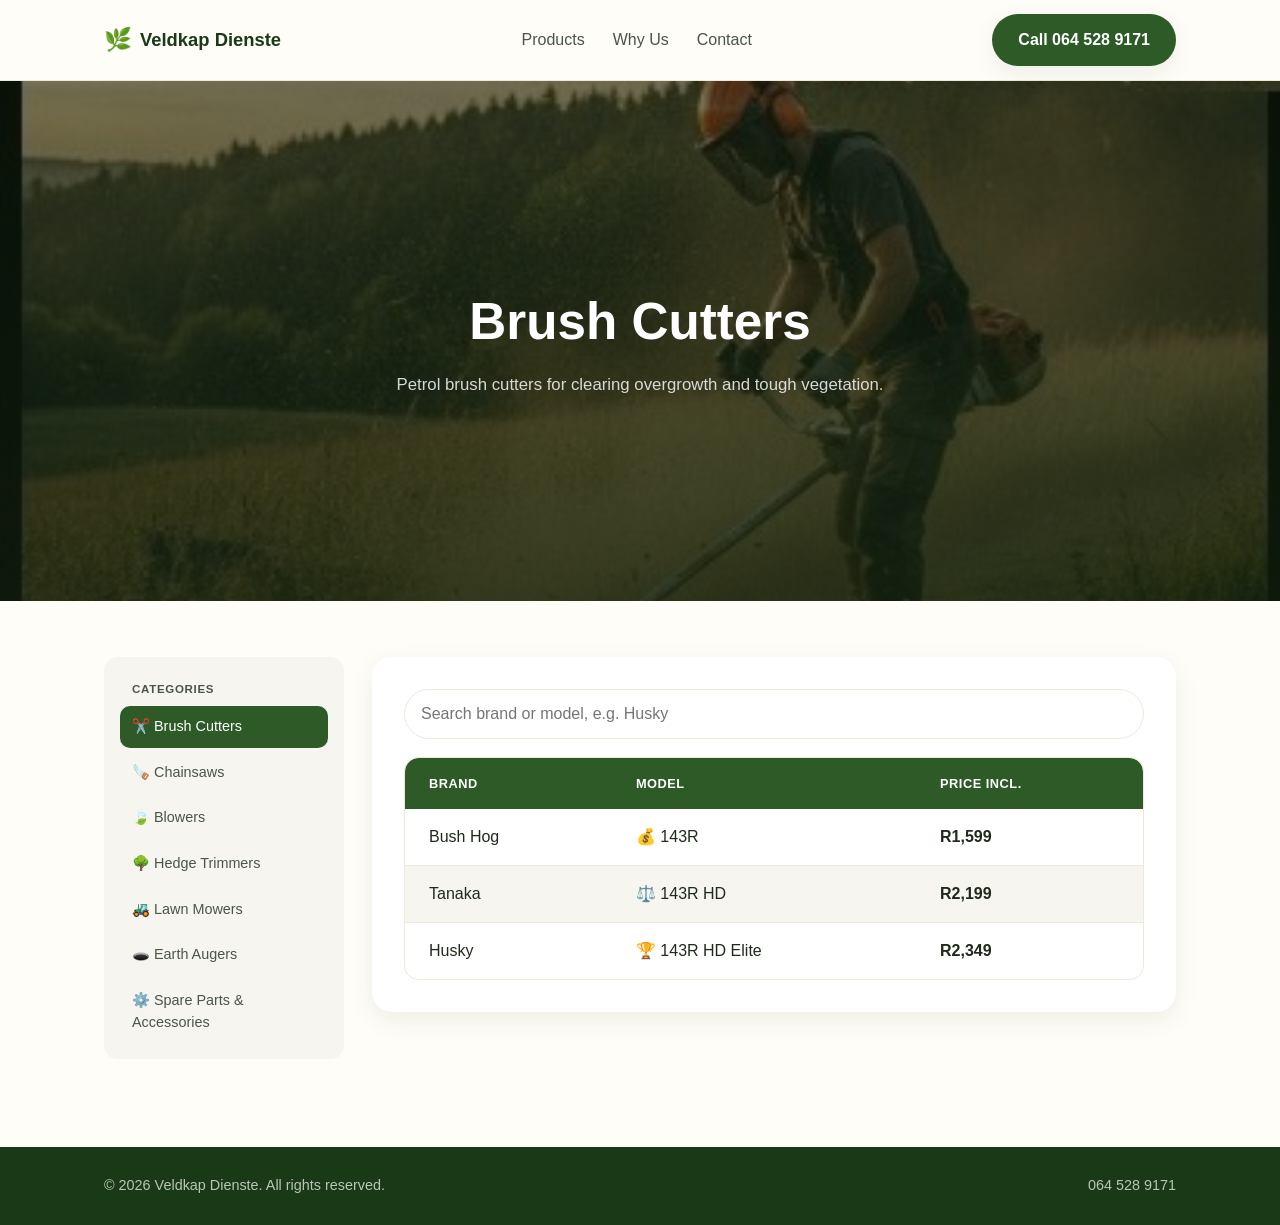
==== category.html @ d72885a6 "Remove the Trimmers category entirely Dropped it from the catalog data, sidebar navigation, and home" ====
<!DOCTYPE html>
<html lang="en">
<head>
<meta charset="UTF-8">
<meta name="viewport" content="width=device-width, initial-scale=1.0">
<title id="page-title">Category | Veldkap Dienste</title>
<meta name="description" content="Browse Veldkap Dienste's lawn equipment categories, current stock and pricing.">
<meta property="og:type" content="website">
<meta property="og:title" content="Veldkap Dienste | Quality Lawn Equipment">
<meta property="og:description" content="Brush cutters, trimmers, chainsaws, blowers and mowers — honest advice and fair prices. Call or WhatsApp 064 528 9171.">
<meta property="og:image" content="https://veld-kap-dienste.vercel.app/images/hero-mower.jpg">
<link rel="icon" href="data:image/svg+xml,<svg xmlns=%22http://www.w3.org/2000/svg%22 viewBox=%220 0 100 100%22><text y=%22.9em%22 font-size=%2290%22>🌿</text></svg>">
<link rel="stylesheet" href="styles.css">
</head>
<body>

<header class="site-header">
  <div class="container header-inner">
    <a href="index.html" class="logo">
      <span class="logo-mark">🌿</span>
      <span class="logo-text">Veldkap <strong>Dienste</strong></span>
    </a>
    <nav class="nav">
      <a href="index.html#products">Products</a>
      <a href="index.html#why-us">Why Us</a>
      <a href="index.html#contact">Contact</a>
    </nav>
    <a href="tel:+27645289171" class="btn btn-primary header-call">Call 064 528 9171</a>
  </div>
</header>

<main>
  <section class="category-hero" id="category-hero">
    <div class="container category-hero-inner" id="category-hero-inner">
      <div class="category-hero-text">
        <span class="category-hero-icon" id="category-hero-icon">✂️</span>
        <h1 id="catalog-title">Category</h1>
        <p id="catalog-tagline">Petrol brush cutters for clearing overgrowth and tough vegetation.</p>
      </div>
      <div class="category-hero-media">
        <img id="category-hero-photo" class="category-hero-photo" src="" alt="" hidden>
      </div>
    </div>
  </section>

  <section class="section catalog-page">
    <div class="container">
      <div class="catalog-layout">

        <nav class="catalog-sidebar" aria-label="Product categories">
          <span class="catalog-sidebar-label">Categories</span>
          <a class="sidebar-link" data-cat="brushcutters" href="category.html?cat=brushcutters">✂️ Brush Cutters</a>
          <a class="sidebar-link" data-cat="chainsaws" href="category.html?cat=chainsaws">🪚 Chainsaws</a>
          <a class="sidebar-link" data-cat="blowers" href="category.html?cat=blowers">🍃 Blowers</a>
          <a class="sidebar-link" data-cat="hedgetrimmers" href="category.html?cat=hedgetrimmers">🌳 Hedge Trimmers</a>
          <a class="sidebar-link" data-cat="mowers" href="category.html?cat=mowers">🚜 Lawn Mowers</a>
          <a class="sidebar-link" data-cat="earthaugers" href="category.html?cat=earthaugers">🕳️ Earth Augers</a>
          <a class="sidebar-link" data-cat="spareparts" href="category.html?cat=spareparts">⚙️ Spare Parts &amp; Accessories</a>
        </nav>

        <div class="catalog-panel">
          <input type="text" id="catalog-search" class="catalog-search" placeholder="Search brand or model, e.g. Husky">
          <div class="price-table-wrap">
            <table class="price-table">
              <thead>
                <tr>
                  <th>Brand</th>
                  <th>Model</th>
                  <th class="price-col">Price incl.</th>
                </tr>
              </thead>
              <tbody id="catalog-rows"></tbody>
            </table>
          </div>
          <p id="catalog-empty" class="catalog-empty" hidden>No matching items. <a href="tel:+27645289171">Call 064 528 9171</a> — we may still have it in stock.</p>
        </div>

      </div>
    </div>
  </section>
</main>

<footer class="site-footer">
  <div class="container footer-inner">
    <p>&copy; <span id="year"></span> Veldkap Dienste. All rights reserved.</p>
    <p><a href="tel:+27645289171">064 528 9171</a></p>
  </div>
</footer>

<script src="script.js"></script>
</body>
</html>
---- styles.css ----
:root {
  --green-900: #1a3a17;
  --green-700: #2d5a27;
  --green-600: #3a7a32;
  --green-500: #4b9640;
  --accent-hero: #8bd17c;
  --earth-100: #f7f5ef;
  --earth-200: #efe9db;
  --cream: #fffdf8;
  --ink: #1f2a1d;
  --ink-soft: #4a5548;
  --radius-sm: 10px;
  --radius: 14px;
  --radius-lg: 20px;
  --shadow: 0 8px 24px rgba(26, 58, 23, 0.08);
  font-size: 16px;
}

* { box-sizing: border-box; }

html { scroll-behavior: smooth; }

body {
  margin: 0;
  font-family: -apple-system, BlinkMacSystemFont, "Segoe UI", Roboto, Helvetica, Arial, sans-serif;
  color: var(--ink);
  background: var(--cream);
  line-height: 1.5;
}

.container {
  max-width: 1120px;
  margin: 0 auto;
  padding: 0 24px;
}

h1, h2, h3 { line-height: 1.15; margin: 0 0 0.5em; color: var(--green-900); }
h1 { font-size: clamp(2rem, 5vw, 3.2rem); }
h1.is-long { font-size: clamp(1.5rem, 3.2vw, 2.1rem); }
h2 { font-size: clamp(1.6rem, 3.5vw, 2.2rem); text-align: center; }
h3 { font-size: 1.15rem; }
p { margin: 0 0 1em; color: var(--ink-soft); }

a { color: inherit; text-decoration: none; }

.text-accent { color: var(--accent-hero); }

.section-sub {
  text-align: center;
  max-width: 560px;
  margin: -0.5em auto 2.5em;
  font-size: 1.05rem;
}

/* Header */
.site-header {
  position: sticky;
  top: 0;
  z-index: 50;
  background: rgba(255, 253, 248, 0.92);
  backdrop-filter: blur(8px);
  border-bottom: 1px solid var(--earth-200);
}

.header-inner {
  display: flex;
  align-items: center;
  justify-content: space-between;
  gap: 16px;
  padding-top: 14px;
  padding-bottom: 14px;
}

.logo {
  display: flex;
  align-items: center;
  gap: 8px;
  font-size: 1.15rem;
  font-weight: 600;
  color: var(--green-900);
  white-space: nowrap;
}

.logo-mark { font-size: 1.4rem; }

.nav {
  display: flex;
  gap: 28px;
  flex: 1;
  justify-content: center;
}

.nav a {
  font-weight: 500;
  color: var(--ink-soft);
  transition: color 0.15s ease;
}

.nav a:hover { color: var(--green-700); }

.header-call {
  white-space: nowrap;
  padding: 10px 18px;
  font-size: 0.95rem;
}

/* Buttons */
.btn {
  display: inline-flex;
  align-items: center;
  gap: 8px;
  padding: 14px 26px;
  border-radius: 999px;
  font-weight: 600;
  font-size: 1rem;
  transition: transform 0.15s ease, box-shadow 0.15s ease, background 0.15s ease;
  border: none;
  cursor: pointer;
}

.btn-primary {
  background: var(--green-700);
  color: #fff;
  box-shadow: var(--shadow);
}

.btn-primary:hover {
  background: var(--green-600);
  transform: translateY(-1px);
}

.btn-outline {
  background: #fff;
  color: var(--green-700);
  border: 1.5px solid var(--green-700);
}

.btn-outline:hover {
  background: var(--green-700);
  color: #fff;
}

/* Hero */
.hero {
  position: relative;
  background:
    linear-gradient(180deg, rgba(15, 30, 13, 0.55), rgba(15, 30, 13, 0.75)),
    url("images/hero-mower.jpg") center 65% / cover no-repeat;
  padding: 120px 0 100px;
  text-align: center;
}

.hero-glow { display: none; }

.badge {
  display: inline-block;
  padding: 6px 16px;
  border-radius: 999px;
  background: rgba(255, 255, 255, 0.12);
  border: 1px solid rgba(255, 255, 255, 0.25);
  color: #fff;
  font-size: 0.85rem;
  font-weight: 500;
  margin-bottom: 22px;
}

.hero-inner { position: relative; max-width: 720px; margin: 0 auto; }

.hero h1 { color: #fff; }

.hero-sub {
  font-size: 1.15rem;
  margin: 18px auto 2em;
  color: rgba(255, 255, 255, 0.88);
  max-width: 560px;
}

.hero-actions {
  display: flex;
  gap: 16px;
  justify-content: center;
  flex-wrap: wrap;
}

/* Sections */
.section { padding: 88px 0; }

/* Products */
.product-grid {
  display: grid;
  grid-template-columns: repeat(auto-fit, minmax(260px, 1fr));
  gap: 24px;
}

.product-card {
  display: block;
  background: var(--earth-100);
  border-radius: var(--radius);
  padding: 32px 28px;
  transition: transform 0.15s ease, box-shadow 0.15s ease;
  border: none;
  font: inherit;
  text-align: left;
  cursor: pointer;
  width: 100%;
  color: inherit;
  overflow: hidden;
}

.product-card:hover, .product-card:focus-visible {
  transform: translateY(-4px);
  box-shadow: var(--shadow);
}

.product-icon {
  font-size: 2.2rem;
  display: inline-block;
  margin-bottom: 12px;
}

.product-card p { margin-bottom: 12px; }

.product-card-cta {
  display: inline-block;
  font-size: 0.85rem;
  font-weight: 700;
  color: var(--green-700);
}

.product-card.has-photo { padding: 0; }

.product-card-photo {
  display: block;
  width: 100%;
  height: 160px;
  object-fit: cover;
}

.product-card-body { padding: 24px 28px 28px; }

/* Service note */
.service-note {
  display: flex;
  align-items: center;
  gap: 16px;
  margin-top: 32px;
  padding: 24px 28px;
  background: var(--green-900);
  border-radius: var(--radius);
  color: #fff;
}

.service-note-icon { font-size: 1.8rem; flex-shrink: 0; }
.service-note p { margin: 0; color: rgba(255, 255, 255, 0.9); }
.service-note strong { color: #fff; }

@media (max-width: 500px) {
  .service-note { flex-direction: column; text-align: center; }
}

/* Category hero banner */
.category-hero {
  background: linear-gradient(135deg, var(--green-900), var(--green-700));
  padding: 64px 0 56px;
  text-align: center;
  background-size: cover;
  background-position: center 60%;
}

.category-hero.has-photo {
  background-image:
    linear-gradient(180deg, rgba(15, 30, 13, 0.55), rgba(15, 30, 13, 0.8)),
    var(--category-photo);
  background-position: 65% 22%;
  min-height: 520px;
  display: flex;
  align-items: center;
}

.category-hero-inner { max-width: 560px; margin: 0 auto; }

.category-hero.has-product .category-hero-inner {
  max-width: 900px;
  display: flex;
  align-items: center;
  justify-content: space-between;
  gap: 40px;
  text-align: left;
}

.category-hero.has-product .category-hero-text { flex: 1; }
.category-hero.has-product p { margin: 0; }

.category-hero-media { flex-shrink: 0; }

.category-hero-photo[hidden] { display: none; }

.category-hero-photo {
  display: block;
  width: 220px;
  height: 220px;
  object-fit: contain;
  background: #fff;
  border-radius: var(--radius-lg);
  padding: 16px;
  box-shadow: 0 12px 32px rgba(0, 0, 0, 0.25);
}

.category-hero-icon[hidden] { display: none; }

.category-hero-icon {
  display: inline-flex;
  align-items: center;
  justify-content: center;
  width: 72px;
  height: 72px;
  border-radius: 50%;
  background: rgba(255, 255, 255, 0.12);
  font-size: 2rem;
  margin-bottom: 20px;
}

.category-hero h1 { color: #fff; margin-bottom: 0.4em; }
.category-hero p { color: rgba(255, 255, 255, 0.82); margin: 0; font-size: 1.05rem; }

/* Category page layout */
.catalog-page { padding-top: 56px; }

.catalog-layout {
  display: grid;
  grid-template-columns: 240px 1fr;
  gap: 28px;
  align-items: start;
}

/* Grid items default to min-width:auto and refuse to shrink below their
   content, which pushed the page wider than small screens. Allow them to
   shrink so the sidebar and price table scroll internally instead. */
.catalog-layout > * { min-width: 0; }

.catalog-sidebar {
  display: flex;
  flex-direction: column;
  gap: 4px;
  background: var(--earth-100);
  border-radius: var(--radius);
  padding: 16px;
  position: sticky;
  top: 88px;
}

.catalog-sidebar-label {
  font-size: 0.72rem;
  font-weight: 600;
  text-transform: uppercase;
  letter-spacing: 0.06em;
  color: var(--ink-soft);
  padding: 8px 12px 4px;
}

.sidebar-link {
  display: block;
  padding: 10px 12px;
  border-radius: var(--radius-sm);
  font-size: 0.9rem;
  font-weight: 500;
  color: var(--ink-soft);
  transition: background 0.15s ease, color 0.15s ease;
}

.sidebar-link:hover { background: var(--earth-200); color: var(--green-900); }

.sidebar-link.is-active {
  background: var(--green-700);
  color: #fff;
}

/* Category catalog panel */
.catalog-panel {
  background: #fff;
  border-radius: var(--radius-lg);
  padding: 32px;
  box-shadow: var(--shadow);
}

.catalog-search {
  width: 100%;
  padding: 12px 16px;
  border: 1.5px solid var(--earth-200);
  border-radius: 999px;
  font: inherit;
  font-size: 16px;
  margin-bottom: 18px;
}

.catalog-search:focus {
  outline: none;
  border-color: var(--green-600);
}

.catalog-empty {
  text-align: center;
  color: var(--ink-soft);
  padding: 24px 0 4px;
  margin: 0;
}

.catalog-empty a { color: var(--green-700); font-weight: 600; }

/* Price table */
.price-table-wrap {
  overflow-x: auto;
  background: #fff;
  border-radius: var(--radius);
  border: 1px solid var(--earth-200);
}

.price-table {
  width: 100%;
  border-collapse: collapse;
  min-width: 460px;
}

.price-table th, .price-table td {
  padding: 16px 24px;
  text-align: left;
}

.price-table thead th {
  background: var(--green-700);
  color: #fff;
  font-weight: 600;
  font-size: 0.8rem;
  text-transform: uppercase;
  letter-spacing: 0.04em;
}

.price-table thead th:first-child { border-top-left-radius: var(--radius); }
.price-table thead th:last-child { border-top-right-radius: var(--radius); }

.price-table tbody tr:nth-child(even) { background: var(--earth-100); }

.price-table tbody td { color: var(--ink); border-top: 1px solid var(--earth-200); }
.price-table tbody tr:first-child td { border-top: none; }

.price-col { text-align: right; font-weight: 700; color: var(--green-900); white-space: nowrap; }

.price-row { cursor: pointer; transition: background 0.15s ease; }
.price-row:hover { background: var(--earth-200) !important; }

/* Product page */
.product-page-inner { max-width: 760px; margin: 0 auto; }

.back-link {
  display: inline-block;
  margin-bottom: 20px;
  color: var(--green-700);
  font-weight: 600;
  font-size: 0.92rem;
}

.back-link:hover { text-decoration: underline; }

/* Product detail cards */
.product-detail-card {
  background: var(--earth-100);
  border-radius: var(--radius);
  padding: 28px;
}

.product-detail-header {
  display: flex;
  align-items: center;
  justify-content: space-between;
  gap: 16px;
  flex-wrap: wrap;
}

.product-detail-header h3 { margin: 0 0 4px; }

.product-detail-price {
  font-size: 1.15rem;
  font-weight: 700;
  color: var(--green-900);
}

.product-quote-btn {
  padding: 10px 22px;
  font-size: 0.9rem;
  white-space: nowrap;
}

.product-detail-badge {
  display: inline-block;
  margin-top: 6px;
  font-size: 0.8rem;
  font-weight: 600;
  color: var(--green-700);
}

.product-detail-desc { margin-top: 12px; }
.product-detail-desc:last-of-type { margin-bottom: 0; }

.product-detail-lists[hidden] { display: none; }

.product-detail-lists {
  display: grid;
  grid-template-columns: repeat(auto-fit, minmax(200px, 1fr));
  gap: 20px;
  margin-top: 16px;
  padding-top: 16px;
  border-top: 1px solid var(--earth-200);
}

.product-detail-lists h4 {
  margin: 0 0 8px;
  font-size: 0.78rem;
  font-weight: 600;
  text-transform: uppercase;
  letter-spacing: 0.05em;
  color: var(--ink-soft);
}

.product-detail-lists ul {
  margin: 0;
  padding: 0;
  list-style: none;
}

.product-detail-lists li {
  padding-left: 20px;
  position: relative;
  font-size: 0.92rem;
  color: var(--ink);
  margin-bottom: 6px;
}

.product-detail-lists li::before {
  content: "✓";
  position: absolute;
  left: 0;
  color: var(--green-600);
  font-weight: 700;
}

.product-detail-lists li:last-child { margin-bottom: 0; }

/* Why us */
#why-us {
  background: var(--green-900);
  color: #fff;
}

#why-us h2 { color: #fff; }

.why-grid {
  display: grid;
  grid-template-columns: repeat(auto-fit, minmax(230px, 1fr));
  gap: 28px;
  margin-top: 2.5em;
}

#why-us .glass-card {
  text-align: center;
  background: transparent;
  padding: 0;
}

.why-icon {
  font-size: 1.8rem;
  display: inline-block;
  margin-bottom: 10px;
}

#why-us h3 { color: #fff; }
#why-us .glass-card p { color: rgba(255, 255, 255, 0.75); margin-bottom: 0; }

/* Contact */
.contact-inner { text-align: center; }

.contact-cards {
  display: flex;
  gap: 20px;
  justify-content: center;
  flex-wrap: wrap;
}

#contact .glass-card {
  display: flex;
  flex-direction: column;
  align-items: center;
  gap: 6px;
  background: var(--earth-100);
  border-radius: var(--radius);
  padding: 28px 40px;
  min-width: 200px;
  transition: transform 0.15s ease, box-shadow 0.15s ease;
}

#contact .glass-card:hover {
  transform: translateY(-4px);
  box-shadow: var(--shadow);
}

.contact-icon { font-size: 1.8rem; }
.contact-label { font-size: 0.9rem; color: var(--ink-soft); font-weight: 600; text-transform: uppercase; letter-spacing: 0.04em; }
.contact-value { font-size: 1.25rem; font-weight: 700; color: var(--green-900); }

/* Footer */
.site-footer {
  background: var(--green-900);
  color: rgba(255, 255, 255, 0.7);
  padding: 28px 0;
  font-size: 0.9rem;
}

.footer-inner {
  display: flex;
  justify-content: space-between;
  flex-wrap: wrap;
  gap: 8px;
}

.footer-inner p { margin: 0; color: inherit; }
.footer-inner a:hover { color: #fff; }

/* Responsive */
@media (max-width: 760px) {
  .nav { display: none; }
  .header-inner { justify-content: space-between; }
  .header-call { padding: 8px 14px; font-size: 0.85rem; }
  .footer-inner { flex-direction: column; text-align: center; }

  .catalog-layout { grid-template-columns: 1fr; }

  .catalog-sidebar {
    position: static;
    flex-direction: row;
    overflow-x: auto;
    gap: 8px;
  }

  .catalog-sidebar-label { display: none; }
  .sidebar-link { white-space: nowrap; }

  .catalog-panel { padding: 24px 20px; }

  .category-hero.has-product .category-hero-inner {
    flex-direction: column;
    text-align: center;
  }

  .category-hero-photo { width: 160px; height: 160px; }
}
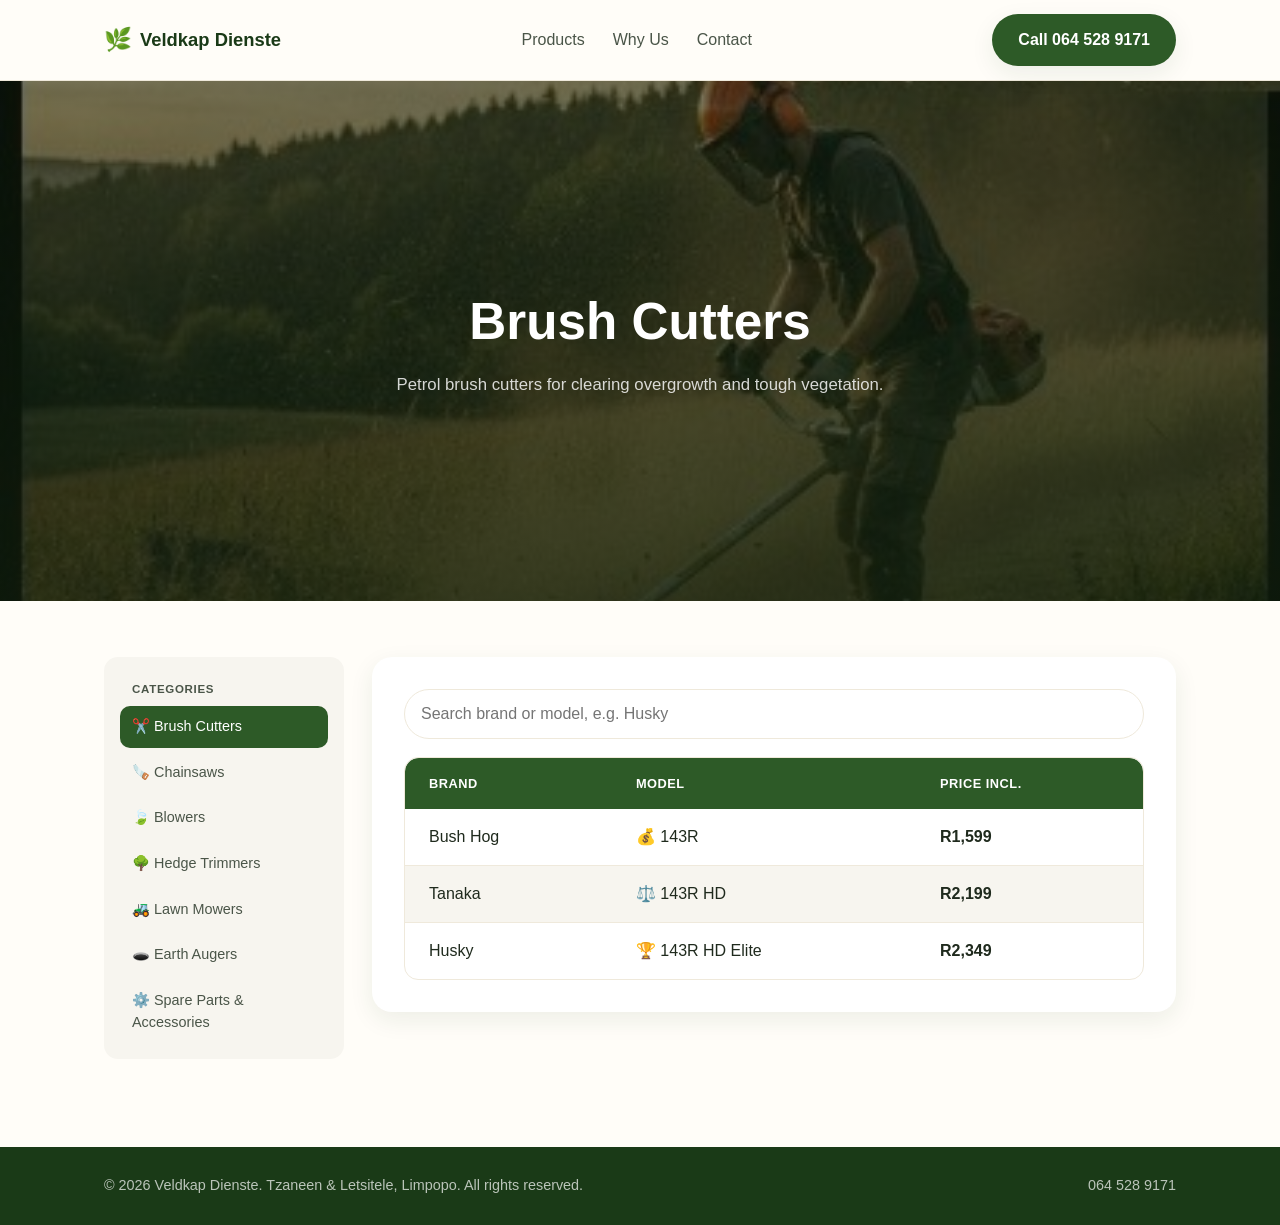
==== commit 60043614: "Add business location (Tzaneen & Letsitele, Limpopo) throughout the site Updated the hero badge, add" ====
--- a/category.html
+++ b/category.html
@@ -4,10 +4,10 @@
 <meta charset="UTF-8">
 <meta name="viewport" content="width=device-width, initial-scale=1.0">
 <title id="page-title">Category | Veldkap Dienste</title>
-<meta name="description" content="Browse Veldkap Dienste's lawn equipment categories, current stock and pricing.">
+<meta name="description" content="Browse Veldkap Dienste's lawn equipment categories, current stock and pricing. Serving Tzaneen and Letsitele, Limpopo.">
 <meta property="og:type" content="website">
 <meta property="og:title" content="Veldkap Dienste | Quality Lawn Equipment">
-<meta property="og:description" content="Brush cutters, trimmers, chainsaws, blowers and mowers — honest advice and fair prices. Call or WhatsApp 064 528 9171.">
+<meta property="og:description" content="Brush cutters, chainsaws, blowers and mowers in Tzaneen &amp; Letsitele, Limpopo — honest advice and fair prices. Call or WhatsApp 064 528 9171.">
 <meta property="og:image" content="https://veld-kap-dienste.vercel.app/images/hero-mower.jpg">
 <link rel="icon" href="data:image/svg+xml,<svg xmlns=%22http://www.w3.org/2000/svg%22 viewBox=%220 0 100 100%22><text y=%22.9em%22 font-size=%2290%22>🌿</text></svg>">
 <link rel="stylesheet" href="styles.css">
@@ -82,7 +82,7 @@
 
 <footer class="site-footer">
   <div class="container footer-inner">
-    <p>&copy; <span id="year"></span> Veldkap Dienste. All rights reserved.</p>
+    <p>&copy; <span id="year"></span> Veldkap Dienste. Tzaneen &amp; Letsitele, Limpopo. All rights reserved.</p>
     <p><a href="tel:+27645289171">064 528 9171</a></p>
   </div>
 </footer>
--- a/styles.css
+++ b/styles.css
@@ -143,11 +143,35 @@
 /* Hero */
 .hero {
   position: relative;
-  background:
-    linear-gradient(180deg, rgba(15, 30, 13, 0.55), rgba(15, 30, 13, 0.75)),
-    url("images/hero-mower.jpg") center 65% / cover no-repeat;
+  overflow: hidden;
   padding: 120px 0 100px;
   text-align: center;
+}
+
+.hero::before {
+  content: "";
+  position: absolute;
+  inset: -20px;
+  background: url("images/hero-mower.jpg") center 65% / cover no-repeat;
+  animation: heroKenBurns 24s ease-in-out infinite alternate;
+  z-index: 0;
+}
+
+.hero::after {
+  content: "";
+  position: absolute;
+  inset: 0;
+  background: linear-gradient(180deg, rgba(15, 30, 13, 0.55), rgba(15, 30, 13, 0.75));
+  z-index: 1;
+}
+
+@keyframes heroKenBurns {
+  0% { transform: scale(1) translate(0, 0); }
+  100% { transform: scale(1.12) translate(-1.5%, -1.5%); }
+}
+
+@media (prefers-reduced-motion: reduce) {
+  .hero::before { animation: none; }
 }
 
 .hero-glow { display: none; }
@@ -164,7 +188,7 @@
   margin-bottom: 22px;
 }
 
-.hero-inner { position: relative; max-width: 720px; margin: 0 auto; }
+.hero-inner { position: relative; z-index: 2; max-width: 720px; margin: 0 auto; }
 
 .hero h1 { color: #fff; }
 
@@ -606,6 +630,8 @@
 .contact-label { font-size: 0.9rem; color: var(--ink-soft); font-weight: 600; text-transform: uppercase; letter-spacing: 0.04em; }
 .contact-value { font-size: 1.25rem; font-weight: 700; color: var(--green-900); }
 
+.contact-value-small { font-size: 1rem; line-height: 1.4; }
+
 /* Footer */
 .site-footer {
   background: var(--green-900);
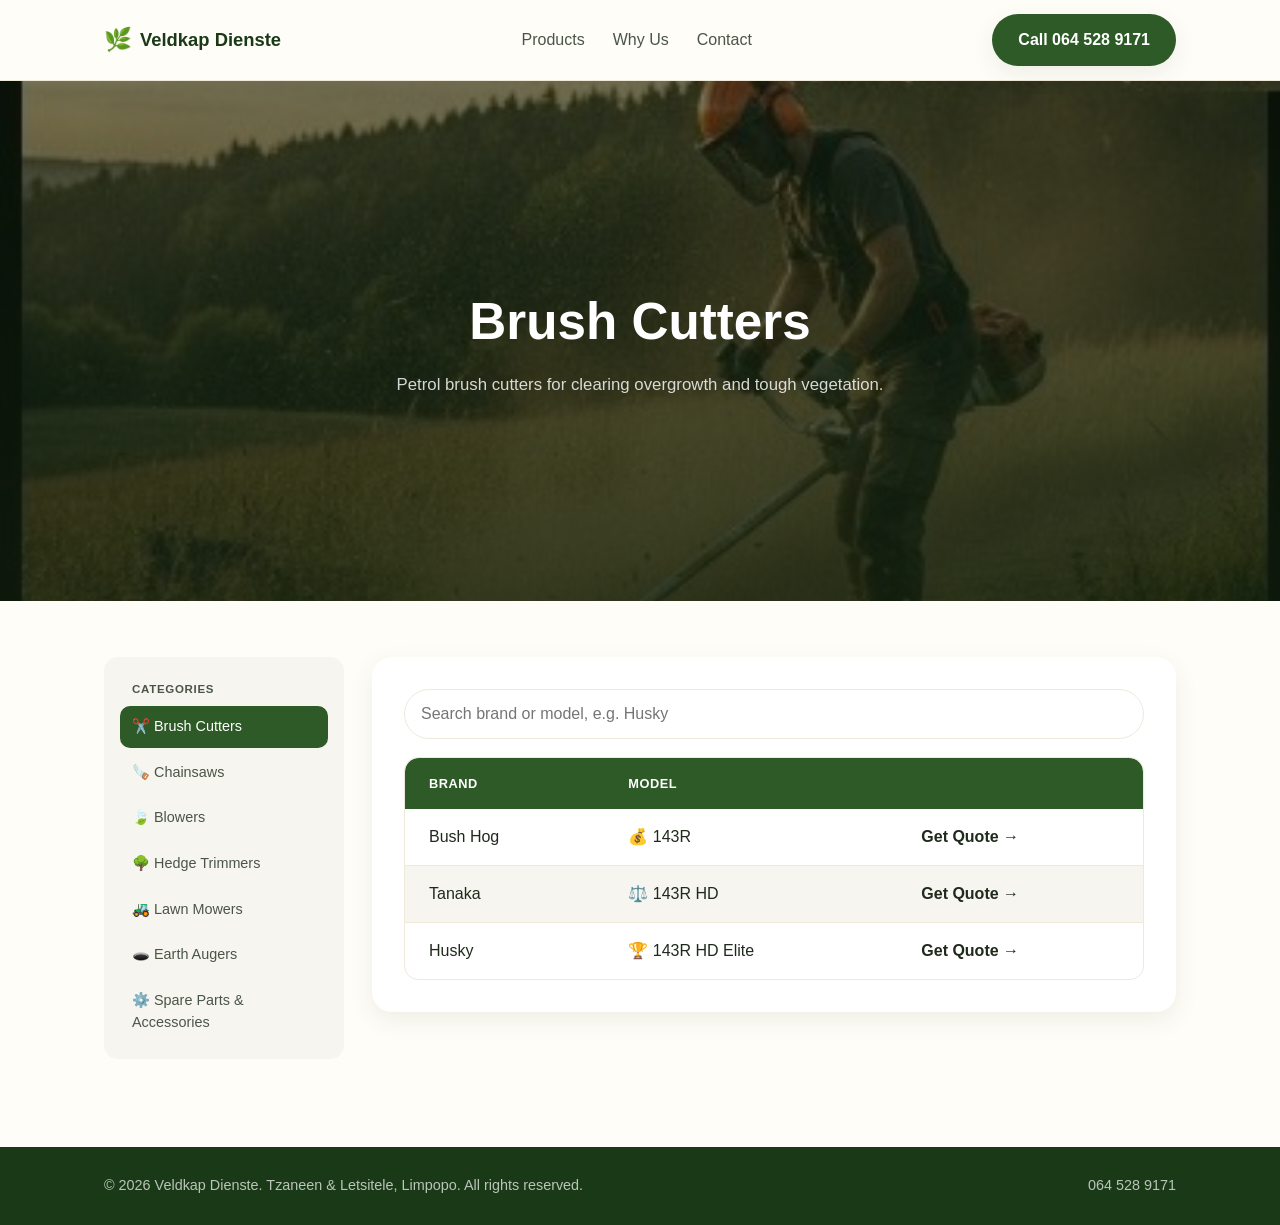
==== commit 2010f4f9: "Hide prices again, revert to Get a Quote CTA Category tables show 'Get Quote' instead of the Rand pr" ====
--- a/category.html
+++ b/category.html
@@ -8,7 +8,8 @@
 <meta property="og:type" content="website">
 <meta property="og:title" content="Veldkap Dienste | Quality Lawn Equipment">
 <meta property="og:description" content="Brush cutters, chainsaws, blowers and mowers in Tzaneen &amp; Letsitele, Limpopo — honest advice and fair prices. Call or WhatsApp 064 528 9171.">
-<meta property="og:image" content="https://veld-kap-dienste.vercel.app/images/hero-mower.jpg">
+<meta property="og:image" content="https://www.veldkapdienste.co.za/images/hero-mower.jpg">
+<link rel="canonical" id="canonical-link" href="https://www.veldkapdienste.co.za/category.html">
 <link rel="icon" href="data:image/svg+xml,<svg xmlns=%22http://www.w3.org/2000/svg%22 viewBox=%220 0 100 100%22><text y=%22.9em%22 font-size=%2290%22>🌿</text></svg>">
 <link rel="stylesheet" href="styles.css">
 </head>
@@ -66,7 +67,7 @@
                 <tr>
                   <th>Brand</th>
                   <th>Model</th>
-                  <th class="price-col">Price incl.</th>
+                  <th class="price-col"></th>
                 </tr>
               </thead>
               <tbody id="catalog-rows"></tbody>
--- a/styles.css
+++ b/styles.css
@@ -500,13 +500,7 @@
   flex-wrap: wrap;
 }
 
-.product-detail-header h3 { margin: 0 0 4px; }
-
-.product-detail-price {
-  font-size: 1.15rem;
-  font-weight: 700;
-  color: var(--green-900);
-}
+.product-detail-header h3 { margin: 0; }
 
 .product-quote-btn {
   padding: 10px 22px;
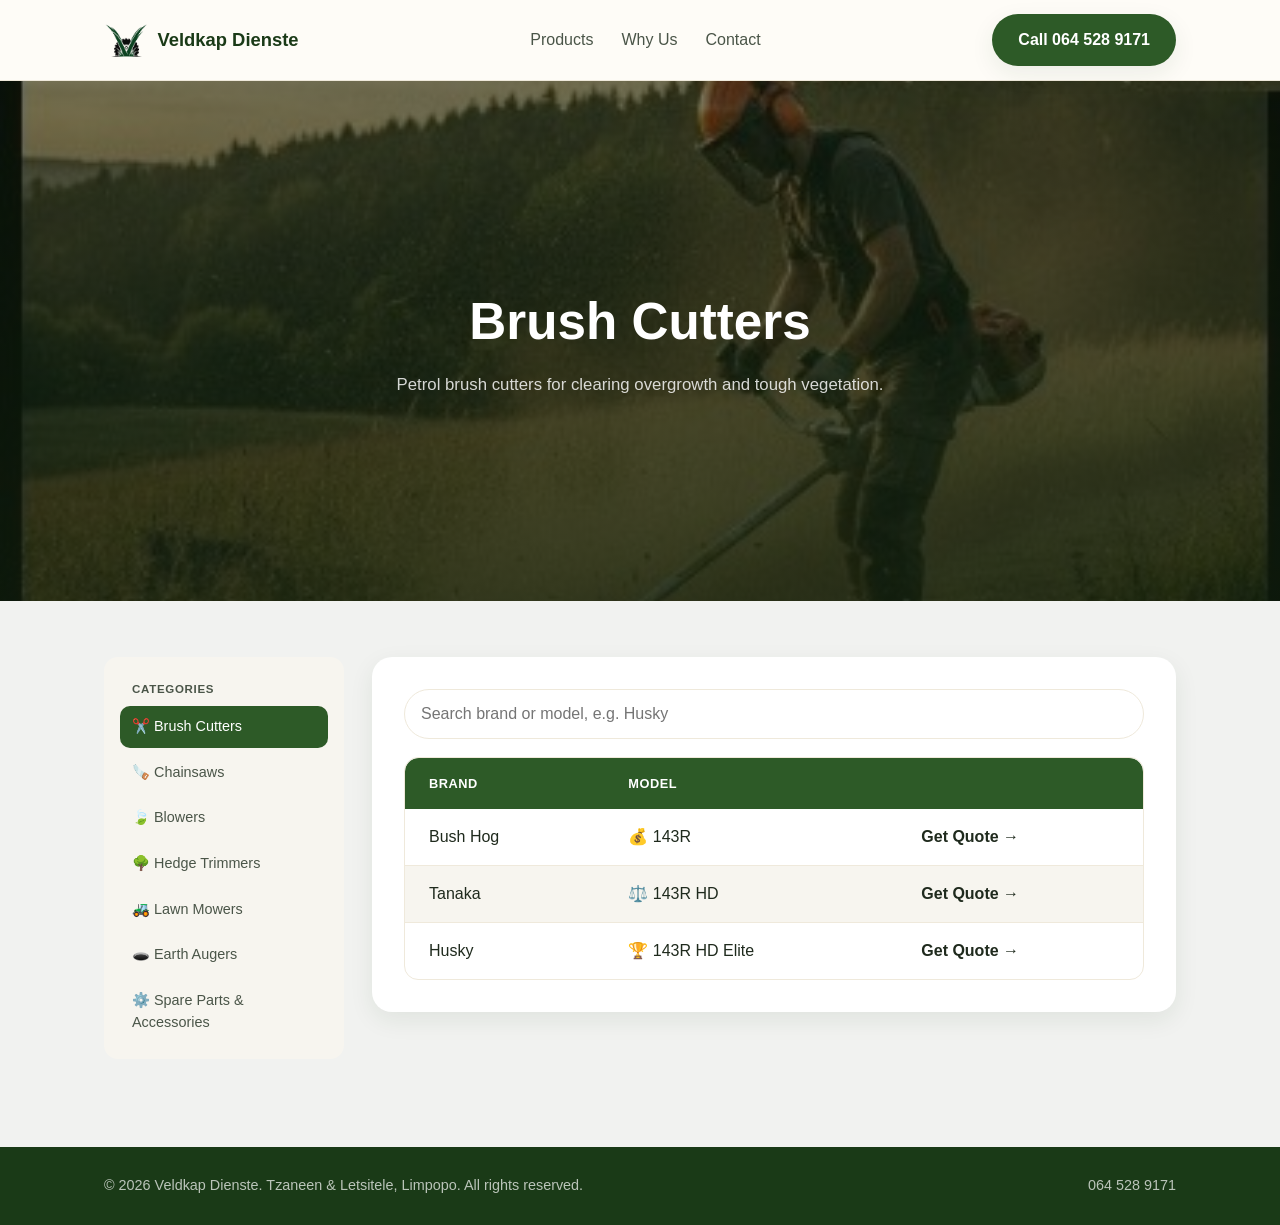
==== commit 68fb0ba0: "Replace emoji placeholder with the real Veldkap Dienste logo Cropped the icon mark (grass blades + s" ====
--- a/category.html
+++ b/category.html
@@ -10,7 +10,7 @@
 <meta property="og:description" content="Brush cutters, chainsaws, blowers and mowers in Tzaneen &amp; Letsitele, Limpopo — honest advice and fair prices. Call or WhatsApp 064 528 9171.">
 <meta property="og:image" content="https://www.veldkapdienste.co.za/images/hero-mower.jpg">
 <link rel="canonical" id="canonical-link" href="https://www.veldkapdienste.co.za/category.html">
-<link rel="icon" href="data:image/svg+xml,<svg xmlns=%22http://www.w3.org/2000/svg%22 viewBox=%220 0 100 100%22><text y=%22.9em%22 font-size=%2290%22>🌿</text></svg>">
+<link rel="icon" type="image/png" href="images/favicon.png">
 <link rel="stylesheet" href="styles.css">
 </head>
 <body>
@@ -18,7 +18,7 @@
 <header class="site-header">
   <div class="container header-inner">
     <a href="index.html" class="logo">
-      <span class="logo-mark">🌿</span>
+      <img src="images/logo-mark.png" alt="" class="logo-mark-img">
       <span class="logo-text">Veldkap <strong>Dienste</strong></span>
     </a>
     <nav class="nav">
--- a/styles.css
+++ b/styles.css
@@ -6,7 +6,7 @@
   --accent-hero: #8bd17c;
   --earth-100: #f7f5ef;
   --earth-200: #efe9db;
-  --cream: #fffdf8;
+  --cream: #f1f2f0;
   --ink: #1f2a1d;
   --ink-soft: #4a5548;
   --radius-sm: 10px;
@@ -81,7 +81,11 @@
   white-space: nowrap;
 }
 
-.logo-mark { font-size: 1.4rem; }
+.logo-mark-img {
+  height: 34px;
+  width: auto;
+  display: block;
+}
 
 .nav {
   display: flex;
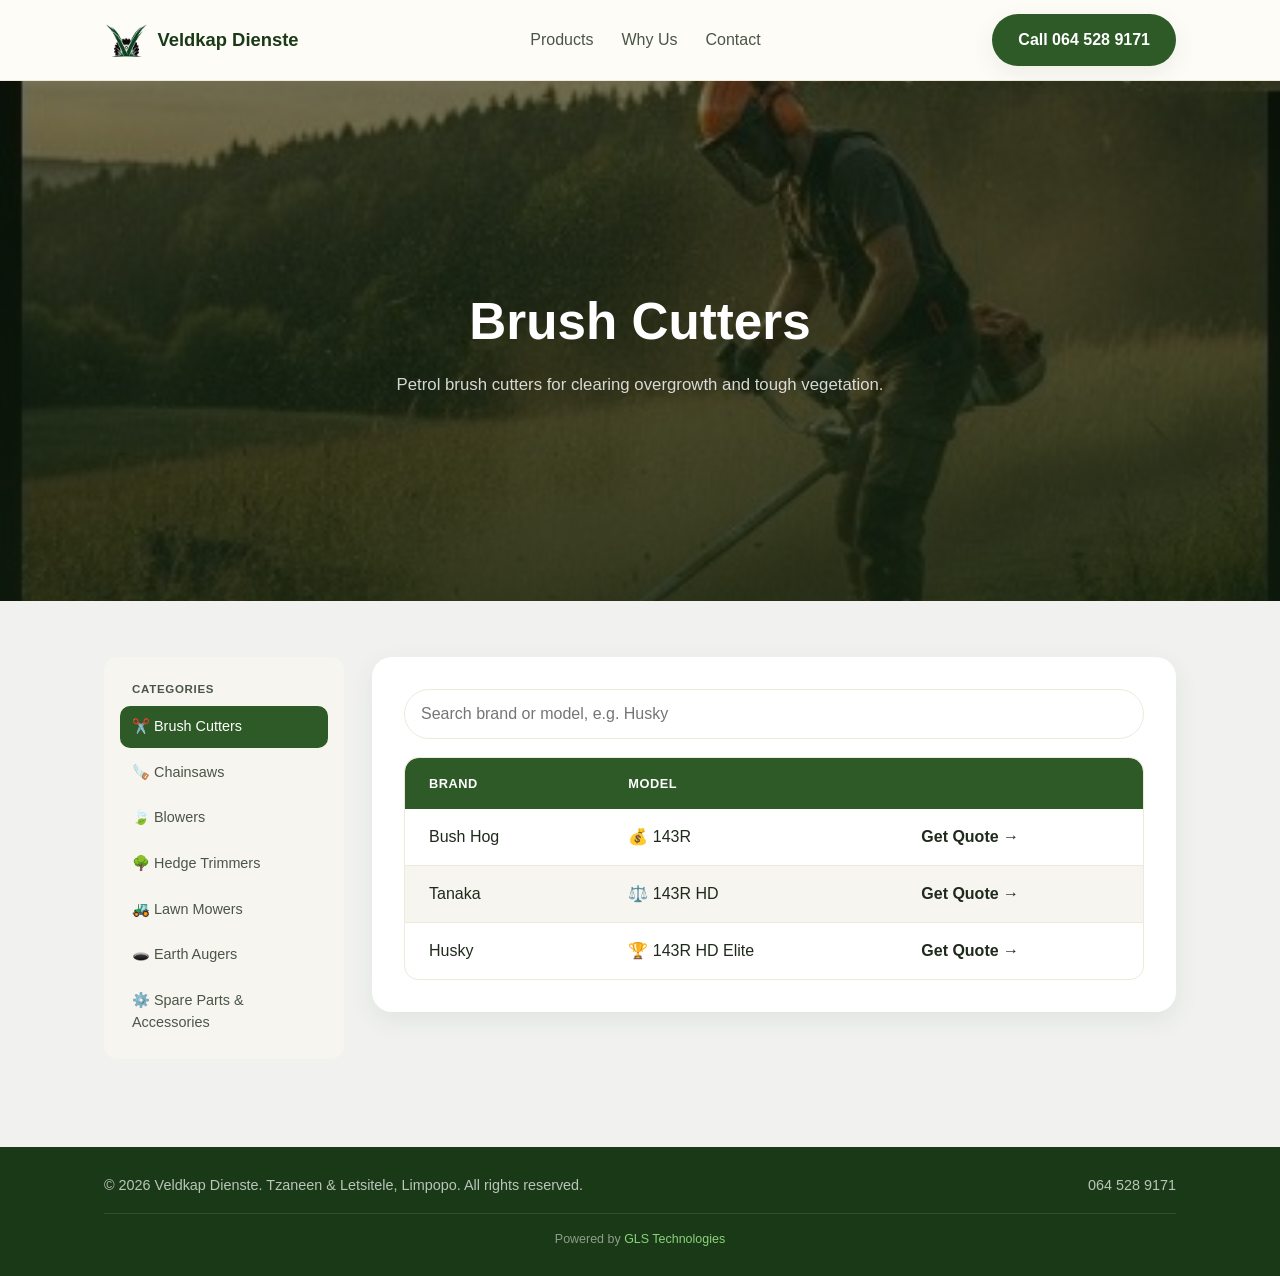
==== commit 4509f8da: "Add 'Powered by GLS Technologies' credit line to footer Matches the subtle attribution style used on" ====
--- a/category.html
+++ b/category.html
@@ -86,6 +86,9 @@
     <p>&copy; <span id="year"></span> Veldkap Dienste. Tzaneen &amp; Letsitele, Limpopo. All rights reserved.</p>
     <p><a href="tel:+27645289171">064 528 9171</a></p>
   </div>
+  <div class="container">
+    <p class="footer-credit">Powered by <a href="https://gls-technologies.co.za" target="_blank" rel="noopener noreferrer">GLS Technologies</a></p>
+  </div>
 </footer>
 
 <script src="script.js"></script>
--- a/styles.css
+++ b/styles.css
@@ -648,6 +648,18 @@
 .footer-inner p { margin: 0; color: inherit; }
 .footer-inner a:hover { color: #fff; }
 
+.footer-credit {
+  margin: 16px 0 0;
+  padding-top: 16px;
+  border-top: 1px solid rgba(255, 255, 255, 0.1);
+  text-align: center;
+  font-size: 0.78rem;
+  color: rgba(255, 255, 255, 0.5);
+}
+
+.footer-credit a { color: var(--accent-hero); }
+.footer-credit a:hover { text-decoration: underline; }
+
 /* Responsive */
 @media (max-width: 760px) {
   .nav { display: none; }
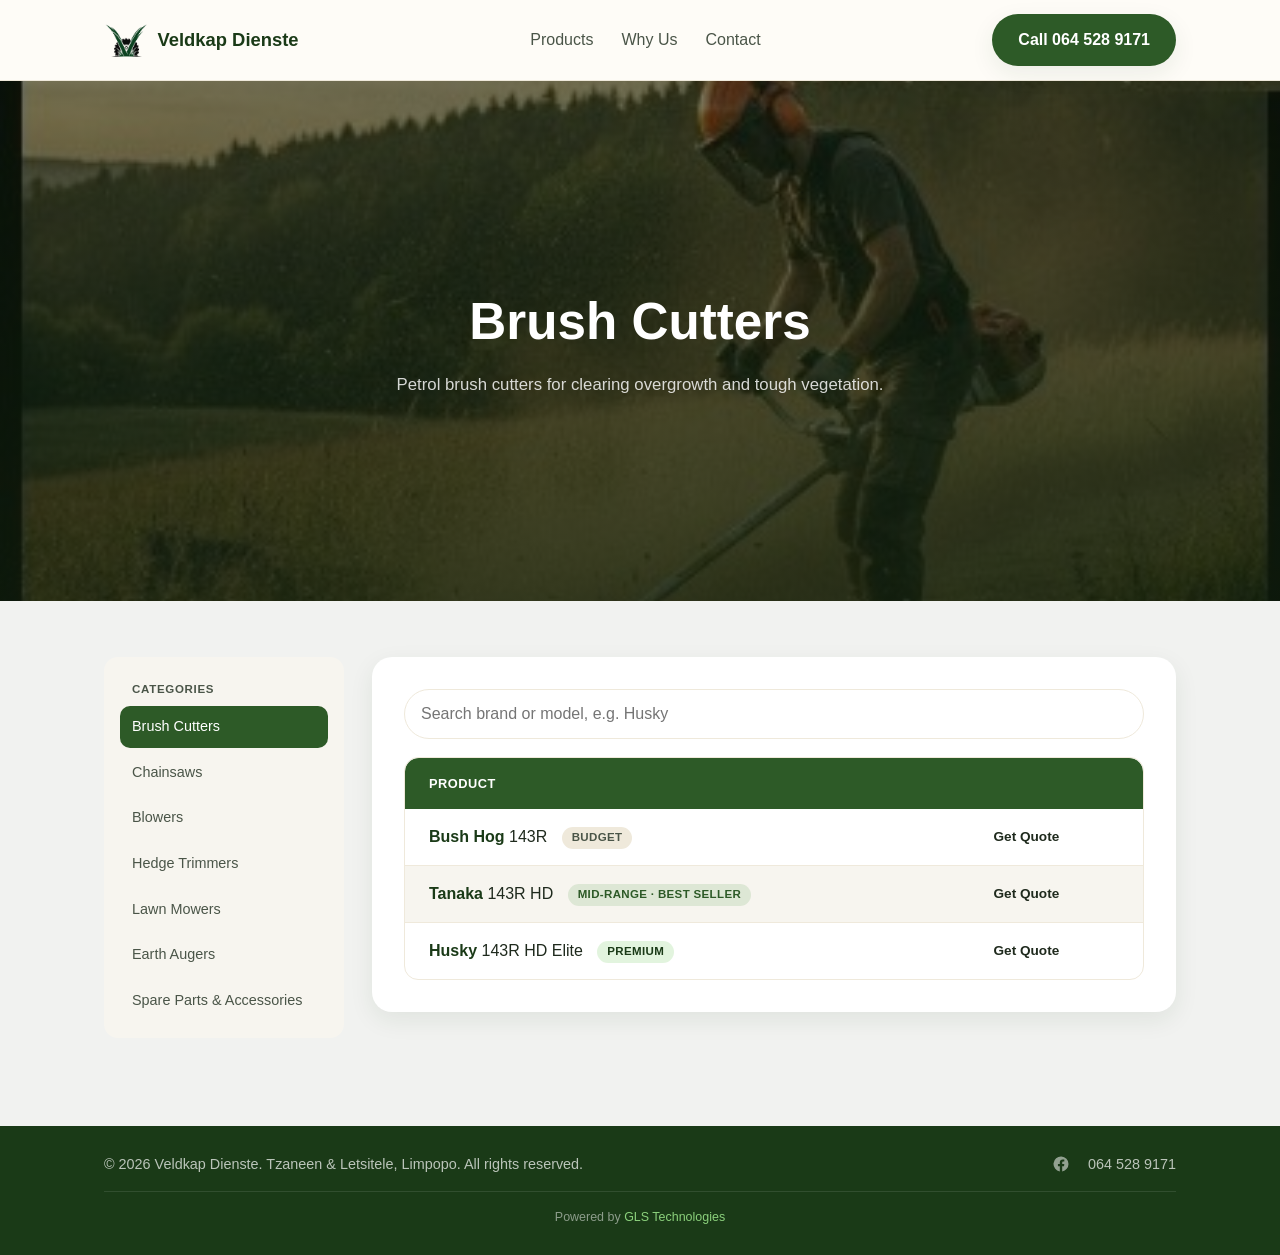
==== commit 80b7777b: "Add map/trading hours, Facebook link, and remove emoji icons sitewide Replaces emoji icons throughou" ====
--- a/category.html
+++ b/category.html
@@ -34,7 +34,6 @@
   <section class="category-hero" id="category-hero">
     <div class="container category-hero-inner" id="category-hero-inner">
       <div class="category-hero-text">
-        <span class="category-hero-icon" id="category-hero-icon">✂️</span>
         <h1 id="catalog-title">Category</h1>
         <p id="catalog-tagline">Petrol brush cutters for clearing overgrowth and tough vegetation.</p>
       </div>
@@ -50,13 +49,13 @@
 
         <nav class="catalog-sidebar" aria-label="Product categories">
           <span class="catalog-sidebar-label">Categories</span>
-          <a class="sidebar-link" data-cat="brushcutters" href="category.html?cat=brushcutters">✂️ Brush Cutters</a>
-          <a class="sidebar-link" data-cat="chainsaws" href="category.html?cat=chainsaws">🪚 Chainsaws</a>
-          <a class="sidebar-link" data-cat="blowers" href="category.html?cat=blowers">🍃 Blowers</a>
-          <a class="sidebar-link" data-cat="hedgetrimmers" href="category.html?cat=hedgetrimmers">🌳 Hedge Trimmers</a>
-          <a class="sidebar-link" data-cat="mowers" href="category.html?cat=mowers">🚜 Lawn Mowers</a>
-          <a class="sidebar-link" data-cat="earthaugers" href="category.html?cat=earthaugers">🕳️ Earth Augers</a>
-          <a class="sidebar-link" data-cat="spareparts" href="category.html?cat=spareparts">⚙️ Spare Parts &amp; Accessories</a>
+          <a class="sidebar-link" data-cat="brushcutters" href="category.html?cat=brushcutters">Brush Cutters</a>
+          <a class="sidebar-link" data-cat="chainsaws" href="category.html?cat=chainsaws">Chainsaws</a>
+          <a class="sidebar-link" data-cat="blowers" href="category.html?cat=blowers">Blowers</a>
+          <a class="sidebar-link" data-cat="hedgetrimmers" href="category.html?cat=hedgetrimmers">Hedge Trimmers</a>
+          <a class="sidebar-link" data-cat="mowers" href="category.html?cat=mowers">Lawn Mowers</a>
+          <a class="sidebar-link" data-cat="earthaugers" href="category.html?cat=earthaugers">Earth Augers</a>
+          <a class="sidebar-link" data-cat="spareparts" href="category.html?cat=spareparts">Spare Parts &amp; Accessories</a>
         </nav>
 
         <div class="catalog-panel">
@@ -65,8 +64,7 @@
             <table class="price-table">
               <thead>
                 <tr>
-                  <th>Brand</th>
-                  <th>Model</th>
+                  <th>Product</th>
                   <th class="price-col"></th>
                 </tr>
               </thead>
@@ -84,7 +82,12 @@
 <footer class="site-footer">
   <div class="container footer-inner">
     <p>&copy; <span id="year"></span> Veldkap Dienste. Tzaneen &amp; Letsitele, Limpopo. All rights reserved.</p>
-    <p><a href="tel:+27645289171">064 528 9171</a></p>
+    <div class="footer-right">
+      <a class="footer-social" href="https://www.facebook.com/share/1C6HtpinKC/?mibextid=wwXIfr" target="_blank" rel="noopener" aria-label="Veldkap Dienste on Facebook">
+        <svg viewBox="0 0 24 24" fill="currentColor"><path d="M22 12a10 10 0 1 0-11.6 9.9v-7H7.9V12h2.5V9.8c0-2.5 1.5-3.9 3.8-3.9 1.1 0 2.2.2 2.2.2v2.4h-1.2c-1.2 0-1.6.8-1.6 1.6V12h2.8l-.4 2.9h-2.4v7A10 10 0 0 0 22 12z"/></svg>
+      </a>
+      <a href="tel:+27645289171">064 528 9171</a>
+    </div>
   </div>
   <div class="container">
     <p class="footer-credit">Powered by <a href="https://gls-technologies.co.za" target="_blank" rel="noopener noreferrer">GLS Technologies</a></p>
--- a/styles.css
+++ b/styles.css
@@ -278,7 +278,13 @@
   color: #fff;
 }
 
-.service-note-icon { font-size: 1.8rem; flex-shrink: 0; }
+.service-note-icon {
+  display: inline-flex;
+  flex-shrink: 0;
+  width: 28px;
+  height: 28px;
+}
+.service-note-icon svg { width: 100%; height: 100%; }
 .service-note p { margin: 0; color: rgba(255, 255, 255, 0.9); }
 .service-note strong { color: #fff; }
 
@@ -334,20 +340,6 @@
   box-shadow: 0 12px 32px rgba(0, 0, 0, 0.25);
 }
 
-.category-hero-icon[hidden] { display: none; }
-
-.category-hero-icon {
-  display: inline-flex;
-  align-items: center;
-  justify-content: center;
-  width: 72px;
-  height: 72px;
-  border-radius: 50%;
-  background: rgba(255, 255, 255, 0.12);
-  font-size: 2rem;
-  margin-bottom: 20px;
-}
-
 .category-hero h1 { color: #fff; margin-bottom: 0.4em; }
 .category-hero p { color: rgba(255, 255, 255, 0.82); margin: 0; font-size: 1.05rem; }
 
@@ -471,10 +463,54 @@
 .price-table tbody td { color: var(--ink); border-top: 1px solid var(--earth-200); }
 .price-table tbody tr:first-child td { border-top: none; }
 
-.price-col { text-align: right; font-weight: 700; color: var(--green-900); white-space: nowrap; }
+.price-col {
+  text-align: right;
+  font-weight: 700;
+  font-size: 0.85rem;
+  color: var(--green-700);
+  white-space: nowrap;
+}
 
 .price-row { cursor: pointer; transition: background 0.15s ease; }
 .price-row:hover { background: var(--earth-200) !important; }
+
+.price-item-name { color: var(--ink); }
+.price-item-name strong { color: var(--green-900); }
+
+.tier-pill {
+  display: inline-block;
+  margin-left: 10px;
+  padding: 2px 10px;
+  border-radius: 999px;
+  font-size: 0.72rem;
+  font-weight: 700;
+  text-transform: uppercase;
+  letter-spacing: 0.03em;
+  vertical-align: middle;
+}
+
+.tier-budget { background: var(--earth-200); color: var(--ink-soft); }
+.tier-mid { background: rgba(75, 150, 64, 0.15); color: var(--green-700); }
+.tier-premium { background: rgba(139, 209, 124, 0.25); color: var(--green-900); }
+
+@media (max-width: 600px) {
+  .price-table-wrap { overflow-x: visible; }
+  .price-table { min-width: 0; }
+  .price-table thead { display: none; }
+  .price-table, .price-table tbody { display: block; width: 100%; }
+
+  .price-row {
+    display: flex;
+    align-items: center;
+    justify-content: space-between;
+    gap: 12px;
+    padding: 14px 20px;
+  }
+
+  .price-row td { padding: 0; border: none !important; }
+  .price-row td:first-child { display: flex; flex-direction: column; gap: 4px; }
+  .tier-pill { margin-left: 0; }
+}
 
 /* Product page */
 .product-page-inner { max-width: 760px; margin: 0 auto; }
@@ -512,12 +548,9 @@
   white-space: nowrap;
 }
 
-.product-detail-badge {
-  display: inline-block;
+.product-detail-badge.tier-pill {
+  margin-left: 0;
   margin-top: 6px;
-  font-size: 0.8rem;
-  font-weight: 600;
-  color: var(--green-700);
 }
 
 .product-detail-desc { margin-top: 12px; }
@@ -573,62 +606,172 @@
   color: #fff;
 }
 
-#why-us h2 { color: #fff; }
-
-.why-grid {
+.why-layout {
   display: grid;
-  grid-template-columns: repeat(auto-fit, minmax(230px, 1fr));
-  gap: 28px;
-  margin-top: 2.5em;
-}
-
-#why-us .glass-card {
-  text-align: center;
-  background: transparent;
-  padding: 0;
-}
-
-.why-icon {
+  grid-template-columns: 280px 1fr;
+  gap: 56px;
+}
+
+.why-intro h2 {
+  color: #fff;
+  text-align: left;
+  margin-bottom: 0.5em;
+}
+
+.why-intro p { color: rgba(255, 255, 255, 0.72); margin: 0; }
+
+.why-list {
+  display: flex;
+  flex-direction: column;
+}
+
+.why-item {
+  display: flex;
+  align-items: flex-start;
+  gap: 24px;
+  padding: 24px 0;
+  border-top: 1px solid rgba(255, 255, 255, 0.12);
+}
+
+.why-item:first-child { border-top: none; padding-top: 0; }
+.why-item:last-child { padding-bottom: 0; }
+
+.why-num {
   font-size: 1.8rem;
-  display: inline-block;
-  margin-bottom: 10px;
-}
-
-#why-us h3 { color: #fff; }
-#why-us .glass-card p { color: rgba(255, 255, 255, 0.75); margin-bottom: 0; }
+  font-weight: 800;
+  color: rgba(255, 255, 255, 0.22);
+  flex-shrink: 0;
+  width: 44px;
+}
+
+#why-us h3 { color: #fff; margin-bottom: 0.3em; }
+.why-item p { color: rgba(255, 255, 255, 0.72); margin-bottom: 0; }
+
+@media (max-width: 760px) {
+  .why-layout { grid-template-columns: 1fr; gap: 32px; }
+  .why-intro h2 { text-align: center; }
+  .why-intro p { text-align: center; }
+}
 
 /* Contact */
 .contact-inner { text-align: center; }
 
-.contact-cards {
-  display: flex;
-  gap: 20px;
-  justify-content: center;
-  flex-wrap: wrap;
-}
-
-#contact .glass-card {
+.contact-layout {
+  display: grid;
+  grid-template-columns: 1fr 1.1fr;
+  gap: 40px;
+  align-items: stretch;
+  margin-top: 2.5em;
+  text-align: left;
+}
+
+.contact-info {
   display: flex;
   flex-direction: column;
-  align-items: center;
-  gap: 6px;
+  gap: 12px;
+}
+
+.contact-row {
+  display: flex;
+  align-items: center;
+  gap: 16px;
   background: var(--earth-100);
   border-radius: var(--radius);
-  padding: 28px 40px;
-  min-width: 200px;
+  padding: 18px 20px;
   transition: transform 0.15s ease, box-shadow 0.15s ease;
 }
 
-#contact .glass-card:hover {
-  transform: translateY(-4px);
+.contact-row:hover {
+  transform: translateY(-2px);
   box-shadow: var(--shadow);
 }
 
-.contact-icon { font-size: 1.8rem; }
-.contact-label { font-size: 0.9rem; color: var(--ink-soft); font-weight: 600; text-transform: uppercase; letter-spacing: 0.04em; }
-.contact-value { font-size: 1.25rem; font-weight: 700; color: var(--green-900); }
-
-.contact-value-small { font-size: 1rem; line-height: 1.4; }
+.contact-row-icon {
+  display: inline-flex;
+  align-items: center;
+  justify-content: center;
+  width: 44px;
+  height: 44px;
+  border-radius: 50%;
+  background: #fff;
+  color: var(--green-700);
+  flex-shrink: 0;
+}
+
+.contact-row-icon svg { width: 20px; height: 20px; }
+
+.contact-row-text { display: flex; flex-direction: column; }
+.contact-row-label { font-size: 0.78rem; color: var(--ink-soft); font-weight: 600; text-transform: uppercase; letter-spacing: 0.04em; }
+.contact-row-value { font-size: 1.1rem; font-weight: 700; color: var(--green-900); }
+
+.trading-hours {
+  background: var(--earth-100);
+  border-radius: var(--radius);
+  padding: 20px 20px 16px;
+  flex: 1;
+}
+
+.trading-hours h4 {
+  margin: 0 0 10px;
+  font-size: 0.78rem;
+  font-weight: 600;
+  text-transform: uppercase;
+  letter-spacing: 0.05em;
+  color: var(--ink-soft);
+}
+
+.trading-hours dl { margin: 0; }
+
+.trading-hours dl > div {
+  display: flex;
+  justify-content: space-between;
+  padding: 7px 0;
+  border-top: 1px solid var(--earth-200);
+  font-size: 0.92rem;
+}
+
+.trading-hours dl > div:first-of-type { border-top: none; }
+.trading-hours dt { color: var(--ink-soft); font-weight: 500; }
+.trading-hours dd { margin: 0; color: var(--green-900); font-weight: 600; }
+
+.contact-map {
+  position: relative;
+  min-height: 320px;
+  border-radius: var(--radius-lg);
+  overflow: hidden;
+  box-shadow: var(--shadow);
+}
+
+.contact-map iframe {
+  position: absolute;
+  inset: 0;
+  width: 100%;
+  height: 100%;
+}
+
+.contact-map-caption {
+  position: absolute;
+  left: 14px;
+  bottom: 14px;
+  display: flex;
+  align-items: center;
+  gap: 8px;
+  margin: 0;
+  padding: 8px 14px;
+  border-radius: 999px;
+  background: rgba(255, 255, 255, 0.95);
+  box-shadow: 0 4px 12px rgba(0, 0, 0, 0.15);
+  font-size: 0.82rem;
+  font-weight: 600;
+  color: var(--green-900);
+}
+
+.contact-map-caption svg { width: 16px; height: 16px; flex-shrink: 0; color: var(--green-700); }
+
+@media (max-width: 760px) {
+  .contact-layout { grid-template-columns: 1fr; }
+  .contact-map { min-height: 260px; }
+}
 
 /* Footer */
 .site-footer {
@@ -647,6 +790,22 @@
 
 .footer-inner p { margin: 0; color: inherit; }
 .footer-inner a:hover { color: #fff; }
+
+.footer-right {
+  display: flex;
+  align-items: center;
+  gap: 18px;
+}
+
+.footer-social {
+  display: inline-flex;
+  color: inherit;
+  opacity: 0.75;
+  transition: opacity 0.15s ease, color 0.15s ease;
+}
+
+.footer-social svg { width: 18px; height: 18px; display: block; }
+.footer-social:hover { opacity: 1; color: var(--accent-hero); }
 
 .footer-credit {
   margin: 16px 0 0;
@@ -665,7 +824,8 @@
   .nav { display: none; }
   .header-inner { justify-content: space-between; }
   .header-call { padding: 8px 14px; font-size: 0.85rem; }
-  .footer-inner { flex-direction: column; text-align: center; }
+  .footer-inner { flex-direction: column; align-items: center; text-align: center; }
+  .footer-right { justify-content: center; }
 
   .catalog-layout { grid-template-columns: 1fr; }
 
